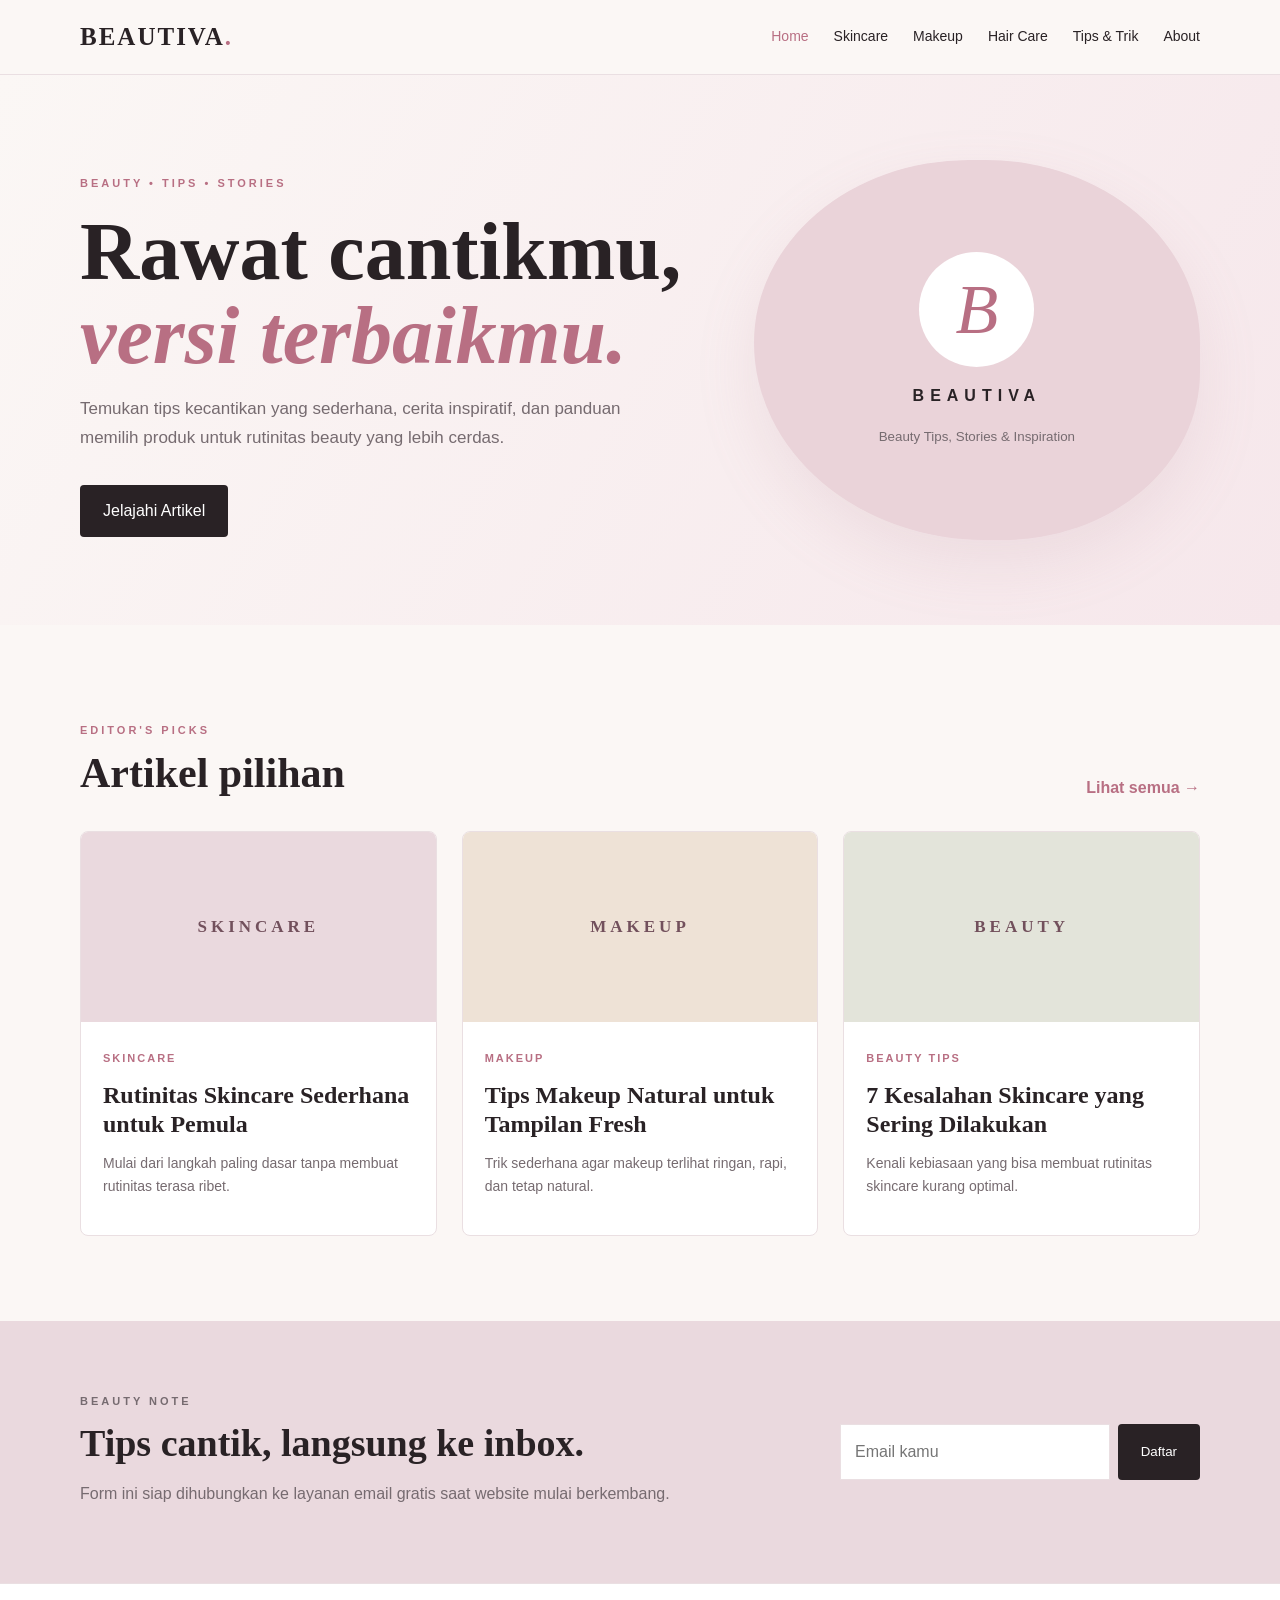
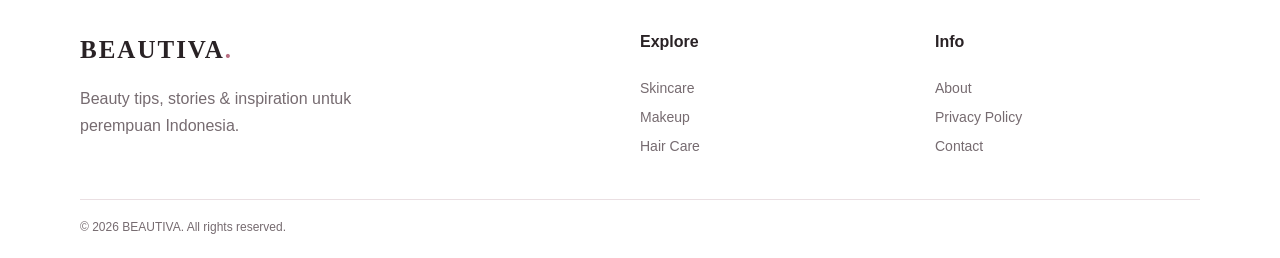
==== BEAUTIVA/index.html @ 054e0b2d "Add files via upload" ====
<!doctype html>
<html lang="id">
<head>
  <meta charset="utf-8">
  <meta name="viewport" content="width=device-width,initial-scale=1">
  <meta name="description" content="BEAUTIVA adalah blog kecantikan Indonesia berisi tips skincare, makeup, hair care, body care, beauty story, dan rekomendasi produk.">
  <title>BEAUTIVA — Beauty Tips, Stories & Inspiration</title>
  <link rel="stylesheet" href="style.css">
</head>
<body>
<header class="site-header">
  <div class="container nav">
    <a class="brand" href="index.html">BEAUTIVA<span>.</span></a>
    <button class="menu-btn" aria-label="Buka menu">☰</button>
    <nav>
      <a class="active" href="index.html">Home</a>
      <a href="category.html?cat=Skincare">Skincare</a>
      <a href="category.html?cat=Makeup">Makeup</a>
      <a href="category.html?cat=Hair Care">Hair Care</a>
      <a href="category.html?cat=Beauty Tips">Tips & Trik</a>
      <a href="about.html">About</a>
    </nav>
  </div>
</header>

<main>
<section class="hero">
  <div class="container hero-grid">
    <div>
      <p class="eyebrow">BEAUTY • TIPS • STORIES</p>
      <h1>Rawat cantikmu,<br><em>versi terbaikmu.</em></h1>
      <p class="hero-copy">Temukan tips kecantikan yang sederhana, cerita inspiratif, dan panduan memilih produk untuk rutinitas beauty yang lebih cerdas.</p>
      <a class="btn" href="#artikel">Jelajahi Artikel</a>
    </div>
    <div class="hero-card">
      <div class="circle">B</div>
      <p>BEAUTIVA</p>
      <small>Beauty Tips, Stories & Inspiration</small>
    </div>
  </div>
</section>

<section class="container section" id="artikel">
  <div class="section-head">
    <div><p class="eyebrow">EDITOR'S PICKS</p><h2>Artikel pilihan</h2></div>
    <a href="category.html?cat=Beauty Tips">Lihat semua →</a>
  </div>
  <div class="cards">
    <article class="card">
      <div class="thumb thumb-1">SKINCARE</div>
      <div class="card-body"><span class="tag">Skincare</span><h3><a href="article.html?id=skincare-pemula">Rutinitas Skincare Sederhana untuk Pemula</a></h3><p>Mulai dari langkah paling dasar tanpa membuat rutinitas terasa ribet.</p></div>
    </article>
    <article class="card">
      <div class="thumb thumb-2">MAKEUP</div>
      <div class="card-body"><span class="tag">Makeup</span><h3><a href="article.html?id=makeup-natural">Tips Makeup Natural untuk Tampilan Fresh</a></h3><p>Trik sederhana agar makeup terlihat ringan, rapi, dan tetap natural.</p></div>
    </article>
    <article class="card">
      <div class="thumb thumb-3">BEAUTY</div>
      <div class="card-body"><span class="tag">Beauty Tips</span><h3><a href="article.html?id=kesalahan-skincare">7 Kesalahan Skincare yang Sering Dilakukan</a></h3><p>Kenali kebiasaan yang bisa membuat rutinitas skincare kurang optimal.</p></div>
    </article>
  </div>
</section>

<section class="newsletter">
  <div class="container newsletter-inner">
    <div><p class="eyebrow">BEAUTY NOTE</p><h2>Tips cantik, langsung ke inbox.</h2><p>Form ini siap dihubungkan ke layanan email gratis saat website mulai berkembang.</p></div>
    <form onsubmit="event.preventDefault(); alert('Terima kasih! Form newsletter siap dihubungkan ke layanan email.');"><input type="email" placeholder="Email kamu" required><button class="btn" type="submit">Daftar</button></form>
  </div>
</section>
</main>

<footer><div class="container footer-grid"><div><a class="brand" href="index.html">BEAUTIVA<span>.</span></a><p>Beauty tips, stories & inspiration untuk perempuan Indonesia.</p></div><div><h4>Explore</h4><a href="category.html?cat=Skincare">Skincare</a><a href="category.html?cat=Makeup">Makeup</a><a href="category.html?cat=Hair Care">Hair Care</a></div><div><h4>Info</h4><a href="about.html">About</a><a href="privacy.html">Privacy Policy</a><a href="contact.html">Contact</a></div></div><div class="container copyright">© 2026 BEAUTIVA. All rights reserved.</div></footer>
<script src="script.js"></script>
</body></html>
---- BEAUTIVA/style.css ----
:root{--ink:#292225;--muted:#766b70;--rose:#b86f83;--cream:#fbf7f5;--line:#eadfe2;--white:#fff}*{box-sizing:border-box}html{scroll-behavior:smooth}body{margin:0;color:var(--ink);font-family:Arial,Helvetica,sans-serif;background:var(--cream);line-height:1.65}a{color:inherit;text-decoration:none}.container{width:min(1120px,92%);margin:auto}.site-header{background:rgba(251,247,245,.94);border-bottom:1px solid var(--line);position:sticky;top:0;z-index:20;backdrop-filter:blur(12px)}.nav{height:74px;display:flex;align-items:center;justify-content:space-between}.brand{font-family:Georgia,serif;font-size:25px;letter-spacing:2px;font-weight:700}.brand span{color:var(--rose)}nav{display:flex;gap:25px;font-size:14px}nav a{padding:27px 0}nav a:hover,nav .active{color:var(--rose)}.menu-btn{display:none;background:none;border:0;font-size:25px}.hero{padding:85px 0;background:linear-gradient(120deg,#fbf7f5,#f6e7eb)}.hero-grid{display:grid;grid-template-columns:1.15fr .85fr;gap:70px;align-items:center}.eyebrow{font-size:11px;letter-spacing:3px;color:var(--rose);font-weight:700}.hero h1{font:700 clamp(48px,7vw,82px)/1.02 Georgia,serif;margin:18px 0}.hero h1 em{color:var(--rose);font-style:italic}.hero-copy{max-width:600px;color:var(--muted);font-size:17px}.btn{display:inline-block;border:0;background:var(--ink);color:white;padding:13px 23px;margin-top:16px;border-radius:4px;cursor:pointer}.hero-card{height:380px;border-radius:50% 50% 46% 54%;background:#ead3d9;display:flex;flex-direction:column;align-items:center;justify-content:center;text-align:center;box-shadow:0 25px 60px #b78b9625}.circle{width:115px;height:115px;border-radius:50%;display:grid;place-items:center;background:var(--white);font:italic 70px Georgia;color:var(--rose)}.hero-card p{letter-spacing:6px;font-weight:700}.hero-card small{color:var(--muted)}.section{padding:85px 0}.section-head{display:flex;align-items:end;justify-content:space-between;margin-bottom:30px}.section-head h2,.page h1{font:700 42px/1.1 Georgia,serif;margin:5px 0}.section-head>a{color:var(--rose);font-weight:700}.cards{display:grid;grid-template-columns:repeat(3,1fr);gap:25px}.card{background:white;border:1px solid var(--line);border-radius:8px;overflow:hidden}.thumb{height:190px;display:grid;place-items:center;letter-spacing:4px;font:700 17px Georgia;color:#72505c}.thumb-1{background:#ead9de}.thumb-2{background:#eee2d6}.thumb-3{background:#e3e4da}.card-body{padding:22px}.tag{font-size:11px;text-transform:uppercase;letter-spacing:2px;color:var(--rose);font-weight:700}.card h3{font:700 24px/1.2 Georgia,serif;margin:10px 0}.card p{color:var(--muted);font-size:14px}.newsletter{background:#ead9de;padding:60px 0}.newsletter-inner{display:flex;justify-content:space-between;gap:40px;align-items:center}.newsletter h2{font:700 38px Georgia,serif;margin:4px 0}.newsletter p{color:var(--muted)}form{display:flex;gap:8px;min-width:360px}input{padding:14px;border:1px solid var(--line);width:100%;font:inherit}.newsletter .btn{margin:0}footer{border-top:1px solid var(--line);padding:45px 0 20px;background:white}.footer-grid{display:grid;grid-template-columns:2fr 1fr 1fr;gap:30px}.footer-grid h4{margin-top:0}.footer-grid>div>a:not(.brand){display:block;color:var(--muted);margin:6px 0;font-size:14px}.footer-grid p{color:var(--muted);max-width:350px}.copyright{margin-top:35px;padding-top:18px;border-top:1px solid var(--line);font-size:12px;color:var(--muted)}.page{padding:75px 0;min-height:65vh}.lead{color:var(--muted);margin-bottom:40px}.prose{max-width:800px}.prose h2{font:700 28px Georgia,serif;margin-top:40px}.prose p{color:#5f555a}.note{padding:15px;background:#f1e6e9;border-left:3px solid var(--rose)}.article-wrap{display:grid;grid-template-columns:minmax(0,760px) 280px;gap:60px;padding:65px 0}.article h1{font:700 clamp(38px,5vw,60px)/1.1 Georgia,serif}.article-meta{color:var(--muted);font-size:13px}.article-hero{height:280px;background:#ead9de;display:grid;place-items:center;margin:30px 0;font:700 20px Georgia;letter-spacing:4px}.article p,.article li{font-size:17px;color:#51484c}.article h2{font:700 30px Georgia,serif;margin-top:38px}aside{border-left:1px solid var(--line);padding-left:25px}aside h3{font:700 20px Georgia,serif}aside>a{display:block;padding:9px 0;border-bottom:1px solid var(--line);font-size:14px}.ad-box{border:1px dashed #cdbdc2;min-height:170px;display:grid;place-items:center;text-align:center;color:#a28e95;font-size:12px;letter-spacing:2px;margin-bottom:30px}.ad-box small{letter-spacing:0}.category-card{display:flex;gap:18px;background:white;border:1px solid var(--line);padding:14px}.category-card .thumb{width:170px;min-width:170px;height:130px}.category-card h3{margin-top:6px}@media(max-width:800px){nav{display:none;position:absolute;top:74px;left:0;right:0;background:var(--cream);padding:10px 5%;flex-direction:column;gap:0;border-bottom:1px solid var(--line)}nav.open{display:flex}nav a{padding:10px 0}.menu-btn{display:block}.hero-grid{grid-template-columns:1fr}.hero-card{height:280px;max-width:360px;margin:auto}.cards{grid-template-columns:1fr}.newsletter-inner{display:block}.newsletter form{min-width:0;margin-top:25px}.footer-grid{grid-template-columns:1fr 1fr}.article-wrap{grid-template-columns:1fr}aside{border-left:0;border-top:1px solid var(--line);padding:30px 0 0}.category-card .thumb{width:110px;min-width:110px;height:110px}.section-head{align-items:start}.section-head>a{margin-top:10px}}
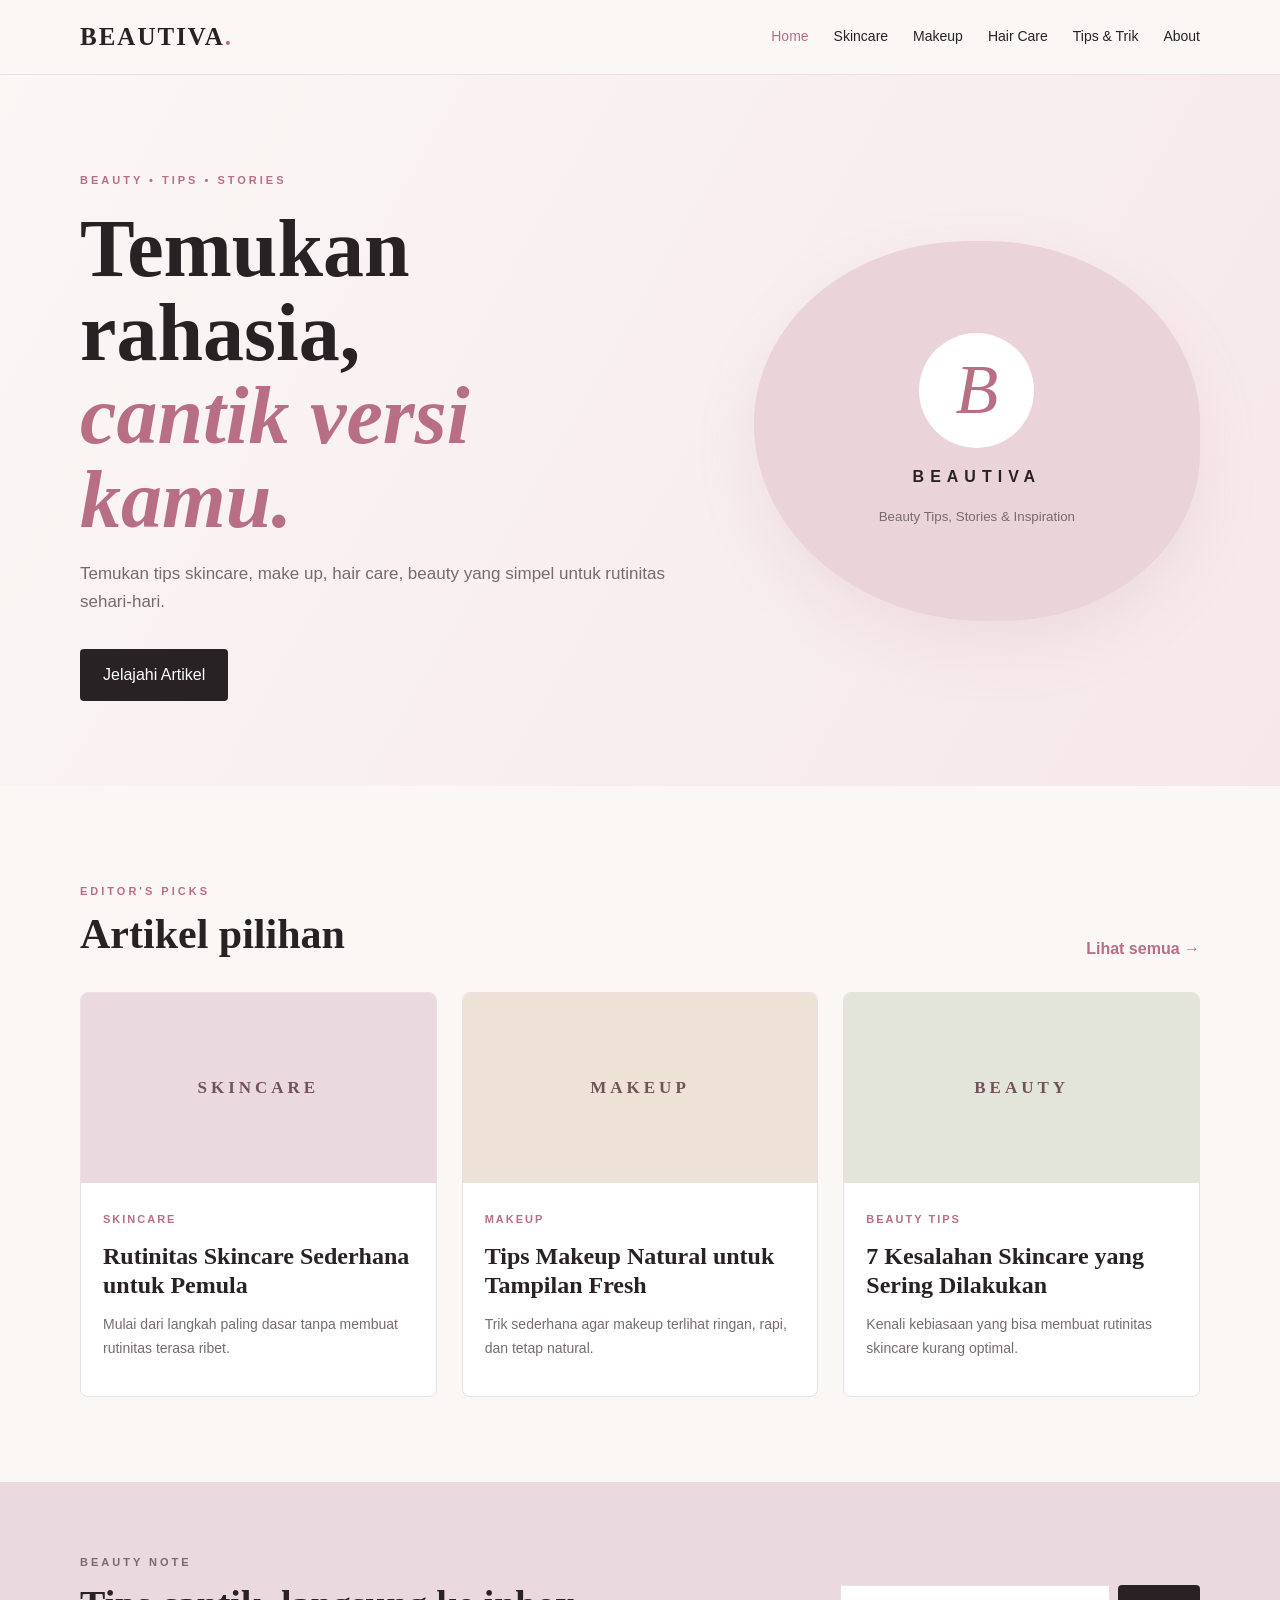
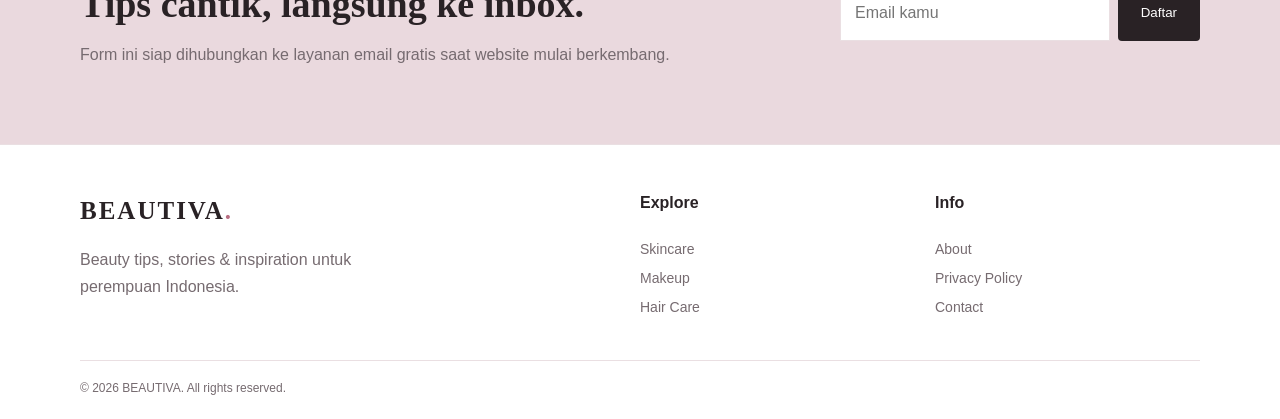
==== commit 4f958391: "Update index.html" ====
--- a/BEAUTIVA/index.html
+++ b/BEAUTIVA/index.html
@@ -28,8 +28,8 @@
   <div class="container hero-grid">
     <div>
       <p class="eyebrow">BEAUTY • TIPS • STORIES</p>
-      <h1>Rawat cantikmu,<br><em>versi terbaikmu.</em></h1>
-      <p class="hero-copy">Temukan tips kecantikan yang sederhana, cerita inspiratif, dan panduan memilih produk untuk rutinitas beauty yang lebih cerdas.</p>
+      <h1>Temukan rahasia,<br><em>cantik versi kamu.</em></h1>
+      <p class="hero-copy">Temukan tips skincare, make up, hair care, beauty yang simpel untuk rutinitas sehari-hari.</p>
       <a class="btn" href="#artikel">Jelajahi Artikel</a>
     </div>
     <div class="hero-card">
@@ -71,4 +71,4 @@
 
 <footer><div class="container footer-grid"><div><a class="brand" href="index.html">BEAUTIVA<span>.</span></a><p>Beauty tips, stories & inspiration untuk perempuan Indonesia.</p></div><div><h4>Explore</h4><a href="category.html?cat=Skincare">Skincare</a><a href="category.html?cat=Makeup">Makeup</a><a href="category.html?cat=Hair Care">Hair Care</a></div><div><h4>Info</h4><a href="about.html">About</a><a href="privacy.html">Privacy Policy</a><a href="contact.html">Contact</a></div></div><div class="container copyright">© 2026 BEAUTIVA. All rights reserved.</div></footer>
 <script src="script.js"></script>
-</body></html>+</body></html>
